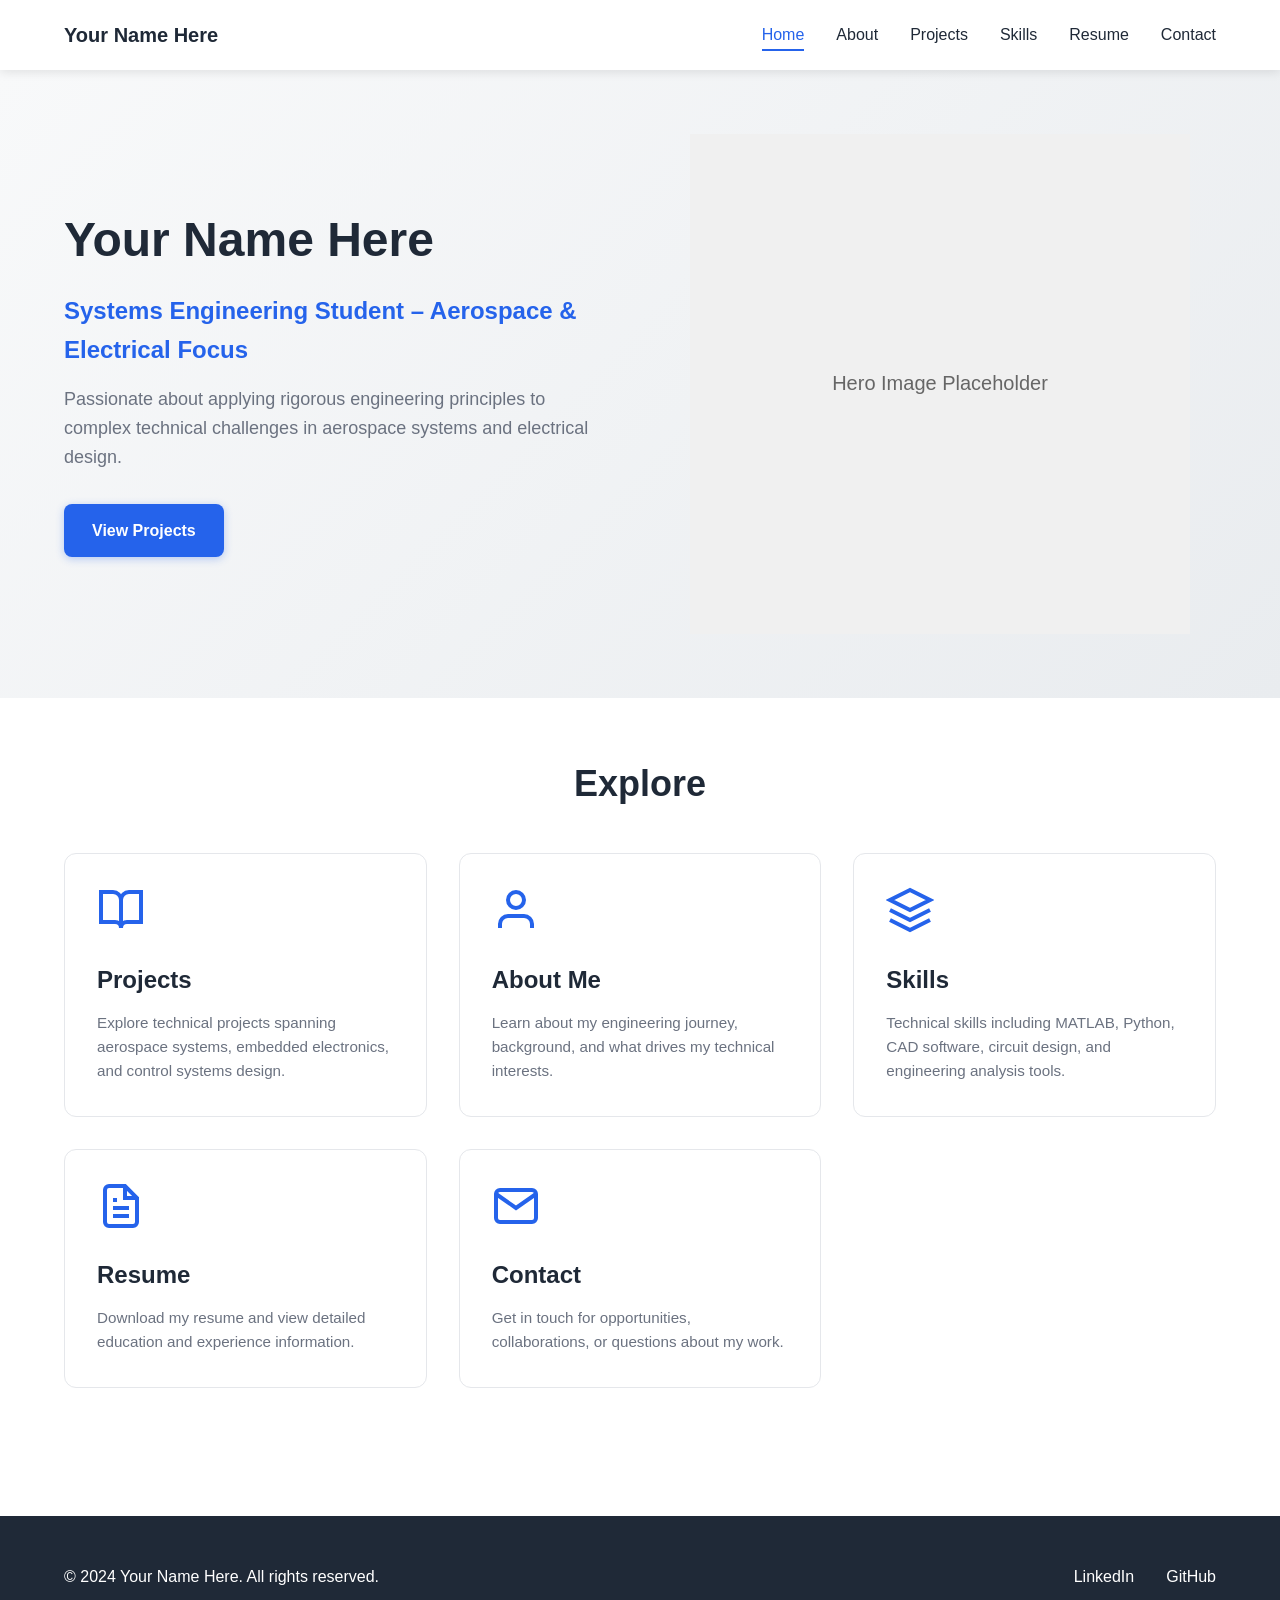
==== index.html @ 0e9ce760 "new file:   Quickstart/CUSTOMIZATION_EXAMPLES.md 	new file:   Quickstart/DOCUMENTATION_INDEX.md 	new" ====
<!DOCTYPE html>
<html lang="en">
<head>
    <meta charset="UTF-8">
    <meta name="viewport" content="width=device-width, initial-scale=1.0">
    <meta name="description" content="Engineering portfolio of Your Name Here - Systems Engineering student specializing in Aerospace and Electrical Engineering">
    <title>Your Name Here | Engineering Portfolio</title>
    <link rel="stylesheet" href="css/styles.css">
</head>
<body>
    <!-- Navigation Header -->
    <header class="main-header">
        <nav class="navbar">
            <div class="nav-container">
                <a href="index.html" class="logo">Your Name Here</a>
                <button class="hamburger" aria-label="Toggle navigation menu" aria-expanded="false">
                    <span></span>
                    <span></span>
                    <span></span>
                </button>
                <ul class="nav-menu">
                    <li><a href="index.html" class="nav-link active">Home</a></li>
                    <li><a href="about.html" class="nav-link">About</a></li>
                    <li><a href="projects.html" class="nav-link">Projects</a></li>
                    <li><a href="skills.html" class="nav-link">Skills</a></li>
                    <li><a href="resume.html" class="nav-link">Resume</a></li>
                    <li><a href="contact.html" class="nav-link">Contact</a></li>
                </ul>
            </div>
        </nav>
    </header>

    <main>
        <!-- Hero Section -->
        <section class="hero">
            <div class="hero-content">
                <div class="hero-text">
                    <h1 class="fade-in">Your Name Here</h1>
                    <p class="hero-subtitle fade-in">Systems Engineering Student – Aerospace & Electrical Focus</p>
                    <p class="hero-description fade-in">Passionate about applying rigorous engineering principles to complex technical challenges in aerospace systems and electrical design.</p>
                    <a href="projects.html" class="cta-button fade-in">View Projects</a>
                </div>
                <div class="hero-image fade-in">
                    <!-- Replace with actual hero image: engineering lab photo, project render, or professional headshot -->
                    <div class="placeholder-image" aria-label="Engineering workspace or project showcase">
                        <svg width="100%" height="100%" viewBox="0 0 400 400" xmlns="http://www.w3.org/2000/svg">
                            <rect width="400" height="400" fill="#f0f0f0"/>
                            <text x="50%" y="50%" text-anchor="middle" dy=".3em" fill="#666" font-size="16">Hero Image Placeholder</text>
                        </svg>
                    </div>
                </div>
            </div>
        </section>

        <!-- Quick Links Section -->
        <section class="quick-links">
            <div class="container">
                <h2 class="section-title">Explore</h2>
                <div class="cards-grid">
                    <a href="projects.html" class="quick-link-card reveal-on-scroll">
                        <div class="card-icon">
                            <svg width="48" height="48" viewBox="0 0 24 24" fill="none" stroke="currentColor" stroke-width="2">
                                <path d="M2 3h6a4 4 0 0 1 4 4v14a3 3 0 0 0-3-3H2z"></path>
                                <path d="M22 3h-6a4 4 0 0 0-4 4v14a3 3 0 0 1 3-3h7z"></path>
                            </svg>
                        </div>
                        <h3>Projects</h3>
                        <p>Explore technical projects spanning aerospace systems, embedded electronics, and control systems design.</p>
                    </a>

                    <a href="about.html" class="quick-link-card reveal-on-scroll">
                        <div class="card-icon">
                            <svg width="48" height="48" viewBox="0 0 24 24" fill="none" stroke="currentColor" stroke-width="2">
                                <path d="M20 21v-2a4 4 0 0 0-4-4H8a4 4 0 0 0-4 4v2"></path>
                                <circle cx="12" cy="7" r="4"></circle>
                            </svg>
                        </div>
                        <h3>About Me</h3>
                        <p>Learn about my engineering journey, background, and what drives my technical interests.</p>
                    </a>

                    <a href="skills.html" class="quick-link-card reveal-on-scroll">
                        <div class="card-icon">
                            <svg width="48" height="48" viewBox="0 0 24 24" fill="none" stroke="currentColor" stroke-width="2">
                                <path d="M12 2L2 7l10 5 10-5-10-5z"></path>
                                <path d="M2 17l10 5 10-5"></path>
                                <path d="M2 12l10 5 10-5"></path>
                            </svg>
                        </div>
                        <h3>Skills</h3>
                        <p>Technical skills including MATLAB, Python, CAD software, circuit design, and engineering analysis tools.</p>
                    </a>

                    <a href="resume.html" class="quick-link-card reveal-on-scroll">
                        <div class="card-icon">
                            <svg width="48" height="48" viewBox="0 0 24 24" fill="none" stroke="currentColor" stroke-width="2">
                                <path d="M14 2H6a2 2 0 0 0-2 2v16a2 2 0 0 0 2 2h12a2 2 0 0 0 2-2V8z"></path>
                                <polyline points="14 2 14 8 20 8"></polyline>
                                <line x1="16" y1="13" x2="8" y2="13"></line>
                                <line x1="16" y1="17" x2="8" y2="17"></line>
                                <polyline points="10 9 9 9 8 9"></polyline>
                            </svg>
                        </div>
                        <h3>Resume</h3>
                        <p>Download my resume and view detailed education and experience information.</p>
                    </a>

                    <a href="contact.html" class="quick-link-card reveal-on-scroll">
                        <div class="card-icon">
                            <svg width="48" height="48" viewBox="0 0 24 24" fill="none" stroke="currentColor" stroke-width="2">
                                <path d="M4 4h16c1.1 0 2 .9 2 2v12c0 1.1-.9 2-2 2H4c-1.1 0-2-.9-2-2V6c0-1.1.9-2 2-2z"></path>
                                <polyline points="22,6 12,13 2,6"></polyline>
                            </svg>
                        </div>
                        <h3>Contact</h3>
                        <p>Get in touch for opportunities, collaborations, or questions about my work.</p>
                    </a>
                </div>
            </div>
        </section>
    </main>

    <!-- Footer -->
    <footer class="main-footer">
        <div class="container">
            <div class="footer-content">
                <p>&copy; 2024 Your Name Here. All rights reserved.</p>
                <div class="footer-links">
                    <a href="https://linkedin.com" target="_blank" rel="noopener noreferrer" aria-label="LinkedIn Profile">LinkedIn</a>
                    <a href="https://github.com" target="_blank" rel="noopener noreferrer" aria-label="GitHub Profile">GitHub</a>
                </div>
            </div>
        </div>
    </footer>

    <script src="js/main.js"></script>
</body>
</html>
---- css/styles.css ----
/* ===========================
   CSS Variables - Easy Customization
   =========================== */
:root {
    /* Accent Colors - Change these to customize the site theme */
    --accent-primary: #2563eb; /* Blue - change to your preference */
    --accent-secondary: #3b82f6; /* Lighter blue */
    --accent-hover: #1d4ed8; /* Darker blue for hover states */
    
    /* Base Colors */
    --color-bg: #ffffff;
    --color-bg-alt: #f8f9fa;
    --color-text: #1f2937;
    --color-text-light: #6b7280;
    --color-border: #e5e7eb;
    --color-shadow: rgba(0, 0, 0, 0.1);
    
    /* Typography */
    --font-primary: -apple-system, BlinkMacSystemFont, 'Segoe UI', Roboto, 'Helvetica Neue', Arial, sans-serif;
    --font-mono: 'Courier New', Courier, monospace;
    
    /* Spacing */
    --spacing-xs: 0.5rem;
    --spacing-sm: 1rem;
    --spacing-md: 1.5rem;
    --spacing-lg: 2rem;
    --spacing-xl: 3rem;
    --spacing-2xl: 4rem;
    
    /* Layout */
    --container-max: 1200px;
    --container-narrow: 800px;
    --nav-height: 70px;
    
    /* Border Radius */
    --radius-sm: 4px;
    --radius-md: 8px;
    --radius-lg: 12px;
    
    /* Transitions */
    --transition-fast: 0.2s ease;
    --transition-base: 0.3s ease;
    --transition-slow: 0.5s ease;
}

/* ===========================
   Reset & Base Styles
   =========================== */
* {
    margin: 0;
    padding: 0;
    box-sizing: border-box;
}

html {
    scroll-behavior: smooth;
}

body {
    font-family: var(--font-primary);
    font-size: 16px;
    line-height: 1.6;
    color: var(--color-text);
    background-color: var(--color-bg);
    overflow-x: hidden;
}

img {
    max-width: 100%;
    height: auto;
    display: block;
}

a {
    color: var(--accent-primary);
    text-decoration: none;
    transition: color var(--transition-fast);
}

a:hover {
    color: var(--accent-hover);
}

button {
    font-family: inherit;
    cursor: pointer;
}

/* ===========================
   Layout Utilities
   =========================== */
.container {
    max-width: var(--container-max);
    margin: 0 auto;
    padding: 0 var(--spacing-md);
}

.container-narrow {
    max-width: var(--container-narrow);
    margin: 0 auto;
    padding: 0 var(--spacing-md);
}

/* ===========================
   Typography
   =========================== */
h1, h2, h3, h4, h5, h6 {
    font-weight: 700;
    line-height: 1.2;
    margin-bottom: var(--spacing-sm);
    color: var(--color-text);
}

h1 {
    font-size: 2.5rem;
}

h2 {
    font-size: 2rem;
}

h3 {
    font-size: 1.5rem;
}

p {
    margin-bottom: var(--spacing-sm);
}

.section-title {
    text-align: center;
    margin-bottom: var(--spacing-xl);
    font-size: 2.25rem;
}

/* ===========================
   Navigation Header
   =========================== */
.main-header {
    position: fixed;
    top: 0;
    left: 0;
    right: 0;
    background-color: var(--color-bg);
    box-shadow: 0 2px 10px var(--color-shadow);
    z-index: 1000;
    height: var(--nav-height);
}

.navbar {
    height: 100%;
}

.nav-container {
    max-width: var(--container-max);
    margin: 0 auto;
    padding: 0 var(--spacing-md);
    height: 100%;
    display: flex;
    justify-content: space-between;
    align-items: center;
}

.logo {
    font-size: 1.25rem;
    font-weight: 700;
    color: var(--color-text);
    transition: color var(--transition-fast);
}

.logo:hover {
    color: var(--accent-primary);
}

.nav-menu {
    display: flex;
    list-style: none;
    gap: var(--spacing-lg);
    align-items: center;
}

.nav-link {
    color: var(--color-text);
    font-weight: 500;
    padding: var(--spacing-xs) 0;
    position: relative;
    transition: color var(--transition-fast);
}

.nav-link::after {
    content: '';
    position: absolute;
    bottom: 0;
    left: 0;
    width: 0;
    height: 2px;
    background-color: var(--accent-primary);
    transition: width var(--transition-base);
}

.nav-link:hover::after,
.nav-link.active::after {
    width: 100%;
}

.nav-link.active {
    color: var(--accent-primary);
}

/* Hamburger Menu */
.hamburger {
    display: none;
    flex-direction: column;
    gap: 5px;
    background: none;
    border: none;
    padding: var(--spacing-xs);
    z-index: 1001;
}

.hamburger span {
    width: 25px;
    height: 3px;
    background-color: var(--color-text);
    transition: all var(--transition-base);
    border-radius: 2px;
}

.hamburger.active span:nth-child(1) {
    transform: rotate(45deg) translate(8px, 8px);
}

.hamburger.active span:nth-child(2) {
    opacity: 0;
}

.hamburger.active span:nth-child(3) {
    transform: rotate(-45deg) translate(7px, -7px);
}

/* ===========================
   Main Content Spacing
   =========================== */
main {
    margin-top: var(--nav-height);
    min-height: calc(100vh - var(--nav-height));
}

/* ===========================
   Hero Section
   =========================== */
.hero {
    padding: var(--spacing-2xl) 0;
    background: linear-gradient(135deg, #f8f9fa 0%, #e9ecef 100%);
}

.hero-content {
    max-width: var(--container-max);
    margin: 0 auto;
    padding: 0 var(--spacing-md);
    display: grid;
    grid-template-columns: 1fr 1fr;
    gap: var(--spacing-xl);
    align-items: center;
}

.hero-text h1 {
    font-size: 3rem;
    margin-bottom: var(--spacing-md);
}

.hero-subtitle {
    font-size: 1.5rem;
    color: var(--accent-primary);
    font-weight: 600;
    margin-bottom: var(--spacing-sm);
}

.hero-description {
    font-size: 1.125rem;
    color: var(--color-text-light);
    margin-bottom: var(--spacing-lg);
}

.hero-image {
    width: 100%;
    max-width: 500px;
    margin: 0 auto;
}

/* ===========================
   Buttons
   =========================== */
.cta-button,
.download-button,
.submit-button {
    display: inline-flex;
    align-items: center;
    gap: var(--spacing-xs);
    padding: 0.875rem 1.75rem;
    background-color: var(--accent-primary);
    color: white;
    font-weight: 600;
    border: none;
    border-radius: var(--radius-md);
    transition: all var(--transition-base);
    box-shadow: 0 2px 8px rgba(37, 99, 235, 0.3);
}

.cta-button:hover,
.download-button:hover,
.submit-button:hover {
    background-color: var(--accent-hover);
    transform: translateY(-2px);
    box-shadow: 0 4px 12px rgba(37, 99, 235, 0.4);
    color: white;
}

.cta-button-secondary {
    display: inline-flex;
    align-items: center;
    padding: 0.875rem 1.75rem;
    background-color: transparent;
    color: var(--accent-primary);
    font-weight: 600;
    border: 2px solid var(--accent-primary);
    border-radius: var(--radius-md);
    transition: all var(--transition-base);
}

.cta-button-secondary:hover {
    background-color: var(--accent-primary);
    color: white;
}

/* ===========================
   Quick Links Section
   =========================== */
.quick-links {
    padding: var(--spacing-2xl) 0;
}

.cards-grid {
    display: grid;
    grid-template-columns: repeat(auto-fit, minmax(280px, 1fr));
    gap: var(--spacing-lg);
}

.quick-link-card {
    padding: var(--spacing-lg);
    background: white;
    border: 1px solid var(--color-border);
    border-radius: var(--radius-lg);
    transition: all var(--transition-base);
    display: flex;
    flex-direction: column;
    align-items: flex-start;
}

.quick-link-card:hover {
    transform: translateY(-5px);
    box-shadow: 0 10px 25px var(--color-shadow);
    border-color: var(--accent-primary);
}

.card-icon {
    color: var(--accent-primary);
    margin-bottom: var(--spacing-md);
}

.quick-link-card h3 {
    color: var(--color-text);
    margin-bottom: var(--spacing-sm);
}

.quick-link-card p {
    color: var(--color-text-light);
    font-size: 0.95rem;
    margin-bottom: 0;
}

/* ===========================
   Page Header
   =========================== */
.page-header {
    padding: var(--spacing-xl) 0;
    background: linear-gradient(135deg, #f8f9fa 0%, #e9ecef 100%);
    text-align: center;
}

.page-subtitle {
    font-size: 1.125rem;
    color: var(--color-text-light);
    max-width: 700px;
    margin: 0 auto;
}

/* ===========================
   About Page
   =========================== */
.about-intro {
    padding: var(--spacing-2xl) 0;
}

.about-intro-content {
    display: grid;
    grid-template-columns: 300px 1fr;
    gap: var(--spacing-xl);
    align-items: start;
}

.profile-image {
    width: 100%;
}

.placeholder-image-square {
    width: 100%;
    aspect-ratio: 1;
    border-radius: var(--radius-lg);
    overflow: hidden;
    box-shadow: 0 4px 15px var(--color-shadow);
}

.about-text h2 {
    margin-bottom: var(--spacing-md);
}

.about-text p {
    color: var(--color-text-light);
    margin-bottom: var(--spacing-md);
}

/* Timeline */
.timeline-section {
    padding: var(--spacing-2xl) 0;
    background-color: var(--color-bg-alt);
}

.timeline {
    position: relative;
    max-width: 800px;
    margin: 0 auto;
}

.timeline::before {
    content: '';
    position: absolute;
    left: 20px;
    top: 0;
    bottom: 0;
    width: 2px;
    background-color: var(--accent-primary);
}

.timeline-item {
    position: relative;
    padding-left: 60px;
    margin-bottom: var(--spacing-xl);
}

.timeline-marker {
    position: absolute;
    left: 11px;
    top: 0;
    width: 20px;
    height: 20px;
    border-radius: 50%;
    background-color: var(--accent-primary);
    border: 3px solid white;
    box-shadow: 0 0 0 3px var(--accent-primary);
}

.timeline-content {
    background: white;
    padding: var(--spacing-md);
    border-radius: var(--radius-md);
    box-shadow: 0 2px 8px var(--color-shadow);
}

.timeline-date {
    display: inline-block;
    font-weight: 600;
    color: var(--accent-primary);
    margin-bottom: var(--spacing-xs);
}

.timeline-content h3 {
    margin-bottom: var(--spacing-xs);
}

.timeline-content p {
    color: var(--color-text-light);
    margin-bottom: 0;
}

/* Beyond Engineering */
.beyond-engineering {
    padding: var(--spacing-2xl) 0;
}

.hobby-cards {
    display: grid;
    grid-template-columns: repeat(auto-fit, minmax(250px, 1fr));
    gap: var(--spacing-lg);
}

.hobby-card {
    padding: var(--spacing-lg);
    background: white;
    border: 1px solid var(--color-border);
    border-radius: var(--radius-md);
    text-align: center;
}

.hobby-icon {
    color: var(--accent-primary);
    margin: 0 auto var(--spacing-md);
}

.hobby-card h3 {
    margin-bottom: var(--spacing-sm);
}

.hobby-card p {
    color: var(--color-text-light);
    font-size: 0.95rem;
    margin-bottom: 0;
}

/* ===========================
   Projects Page
   =========================== */
.projects-filter {
    padding: var(--spacing-lg) 0;
    background-color: var(--color-bg-alt);
}

.filter-controls {
    display: flex;
    justify-content: center;
    gap: var(--spacing-sm);
    flex-wrap: wrap;
}

.filter-btn {
    padding: 0.625rem 1.25rem;
    background-color: white;
    color: var(--color-text);
    border: 2px solid var(--color-border);
    border-radius: 50px;
    font-weight: 500;
    transition: all var(--transition-fast);
}

.filter-btn:hover {
    border-color: var(--accent-primary);
    color: var(--accent-primary);
}

.filter-btn.active {
    background-color: var(--accent-primary);
    color: white;
    border-color: var(--accent-primary);
}

.projects-grid-section {
    padding: var(--spacing-2xl) 0;
}

.projects-grid {
    display: grid;
    grid-template-columns: repeat(auto-fill, minmax(320px, 1fr));
    gap: var(--spacing-lg);
}

.project-card {
    background: white;
    border: 1px solid var(--color-border);
    border-radius: var(--radius-lg);
    overflow: hidden;
    transition: all var(--transition-base);
}

.project-card:hover {
    transform: translateY(-5px);
    box-shadow: 0 10px 25px var(--color-shadow);
}

.project-card.hidden {
    display: none;
}

.project-thumbnail {
    width: 100%;
    height: 200px;
    overflow: hidden;
    background-color: var(--color-bg-alt);
}

.project-content {
    padding: var(--spacing-md);
}

.project-category {
    display: inline-block;
    padding: 0.25rem 0.75rem;
    background-color: var(--accent-primary);
    color: white;
    font-size: 0.75rem;
    font-weight: 600;
    border-radius: 50px;
    margin-bottom: var(--spacing-sm);
    text-transform: uppercase;
    letter-spacing: 0.5px;
}

.project-title {
    font-size: 1.25rem;
    margin-bottom: var(--spacing-sm);
}

.project-description {
    color: var(--color-text-light);
    margin-bottom: var(--spacing-md);
}

.project-tags {
    display: flex;
    flex-wrap: wrap;
    gap: var(--spacing-xs);
    margin-bottom: var(--spacing-md);
}

.tag {
    padding: 0.25rem 0.625rem;
    background-color: var(--color-bg-alt);
    color: var(--color-text-light);
    font-size: 0.8rem;
    border-radius: var(--radius-sm);
}

.project-link {
    color: var(--accent-primary);
    font-weight: 600;
    display: inline-flex;
    align-items: center;
    transition: gap var(--transition-fast);
}

.project-link:hover {
    gap: 8px;
}

/* ===========================
   Single Project Page
   =========================== */
.project-header {
    padding: var(--spacing-xl) 0;
    background: linear-gradient(135deg, #f8f9fa 0%, #e9ecef 100%);
}

.back-link {
    display: inline-flex;
    align-items: center;
    color: var(--color-text-light);
    margin-bottom: var(--spacing-md);
    transition: color var(--transition-fast);
}

.back-link:hover {
    color: var(--accent-primary);
}

.project-subtitle {
    font-size: 1.25rem;
    color: var(--color-text-light);
    margin-bottom: var(--spacing-lg);
}

.project-meta {
    display: grid;
    grid-template-columns: repeat(auto-fit, minmax(200px, 1fr));
    gap: var(--spacing-md);
    margin-top: var(--spacing-lg);
}

.meta-item {
    padding: var(--spacing-md);
    background: white;
    border-radius: var(--radius-md);
    box-shadow: 0 2px 8px var(--color-shadow);
}

.meta-label {
    display: block;
    font-size: 0.875rem;
    color: var(--color-text-light);
    margin-bottom: var(--spacing-xs);
}

.meta-value {
    display: block;
    font-weight: 600;
    color: var(--color-text);
}

.project-section {
    padding: var(--spacing-xl) 0;
}

.project-section.bg-light {
    background-color: var(--color-bg-alt);
}

.project-section h2 {
    margin-bottom: var(--spacing-md);
}

.project-section h3 {
    margin-top: var(--spacing-lg);
    margin-bottom: var(--spacing-md);
}

.styled-list {
    padding-left: var(--spacing-lg);
    margin-bottom: var(--spacing-md);
}

.styled-list li {
    margin-bottom: var(--spacing-sm);
    color: var(--color-text-light);
}

.styled-list strong {
    color: var(--color-text);
}

.architecture-diagram,
.placeholder-image-rect {
    width: 100%;
    margin: var(--spacing-lg) 0;
    border-radius: var(--radius-md);
    overflow: hidden;
}

.code-block {
    background-color: #1e1e1e;
    color: #d4d4d4;
    padding: var(--spacing-md);
    border-radius: var(--radius-md);
    overflow-x: auto;
    margin: var(--spacing-lg) 0;
}

.code-block pre {
    margin: 0;
}

.code-block code {
    font-family: var(--font-mono);
    font-size: 0.9rem;
    line-height: 1.5;
}

.math-content {
    background-color: var(--color-bg-alt);
    padding: var(--spacing-md);
    border-left: 4px solid var(--accent-primary);
    border-radius: var(--radius-sm);
    margin: var(--spacing-lg) 0;
}

.math-content p {
    margin-bottom: var(--spacing-xs);
    font-style: italic;
}

.results-grid {
    display: grid;
    grid-template-columns: repeat(auto-fit, minmax(200px, 1fr));
    gap: var(--spacing-md);
    margin: var(--spacing-lg) 0;
}

.result-card {
    padding: var(--spacing-lg);
    background: white;
    border: 2px solid var(--accent-primary);
    border-radius: var(--radius-md);
    text-align: center;
}

.result-number {
    font-size: 2.5rem;
    font-weight: 700;
    color: var(--accent-primary);
    margin-bottom: var(--spacing-xs);
}

.result-label {
    color: var(--color-text-light);
    font-size: 0.9rem;
}

.image-gallery {
    display: grid;
    grid-template-columns: repeat(auto-fill, minmax(300px, 1fr));
    gap: var(--spacing-md);
    margin-top: var(--spacing-lg);
}

.gallery-item {
    text-align: center;
}

.gallery-caption {
    margin-top: var(--spacing-sm);
    font-size: 0.9rem;
    color: var(--color-text-light);
}

.project-navigation {
    padding: var(--spacing-lg) 0;
    text-align: center;
}

.back-to-projects {
    display: inline-block;
    padding: 0.75rem 1.5rem;
    background-color: var(--color-bg-alt);
    color: var(--color-text);
    font-weight: 600;
    border-radius: var(--radius-md);
    transition: all var(--transition-base);
}

.back-to-projects:hover {
    background-color: var(--accent-primary);
    color: white;
}

/* ===========================
   Skills Page
   =========================== */
.skills-section {
    padding: var(--spacing-2xl) 0;
}

.skills-section.bg-light {
    background-color: var(--color-bg-alt);
}

.skills-grid {
    display: grid;
    grid-template-columns: repeat(auto-fill, minmax(280px, 1fr));
    gap: var(--spacing-lg);
}

.skill-card {
    padding: var(--spacing-lg);
    background: white;
    border: 1px solid var(--color-border);
    border-radius: var(--radius-md);
    transition: all var(--transition-base);
}

.skill-card:hover {
    transform: translateY(-5px);
    box-shadow: 0 10px 25px var(--color-shadow);
}

.skill-icon {
    color: var(--accent-primary);
    margin-bottom: var(--spacing-md);
}

.skill-card h3 {
    margin-bottom: var(--spacing-sm);
}

.skill-card p {
    color: var(--color-text-light);
    font-size: 0.95rem;
    margin-bottom: 0;
}

.tools-categories {
    display: flex;
    flex-direction: column;
    gap: var(--spacing-xl);
}

.tools-category h3 {
    margin-bottom: var(--spacing-md);
    padding-bottom: var(--spacing-sm);
    border-bottom: 2px solid var(--accent-primary);
}

.skill-chips {
    display: flex;
    flex-wrap: wrap;
    gap: var(--spacing-sm);
}

.chip {
    padding: 0.5rem 1rem;
    background-color: white;
    border: 1px solid var(--color-border);
    border-radius: 50px;
    font-size: 0.9rem;
    transition: all var(--transition-fast);
}

.chip:hover {
    background-color: var(--accent-primary);
    color: white;
    border-color: var(--accent-primary);
}

.soft-skills-grid {
    display: grid;
    grid-template-columns: repeat(auto-fill, minmax(300px, 1fr));
    gap: var(--spacing-lg);
}

.soft-skill-card {
    padding: var(--spacing-lg);
    background: white;
    border-left: 4px solid var(--accent-primary);
    border-radius: var(--radius-md);
    box-shadow: 0 2px 8px var(--color-shadow);
}

.soft-skill-card h3 {
    color: var(--accent-primary);
    margin-bottom: var(--spacing-sm);
}

.soft-skill-card p {
    color: var(--color-text-light);
    font-size: 0.95rem;
    margin-bottom: 0;
}

.certifications-list {
    display: grid;
    grid-template-columns: repeat(auto-fill, minmax(300px, 1fr));
    gap: var(--spacing-lg);
}

.cert-item {
    padding: var(--spacing-lg);
    background: white;
    border: 1px solid var(--color-border);
    border-radius: var(--radius-md);
}

.cert-item h3 {
    margin-bottom: var(--spacing-xs);
}

.cert-issuer {
    color: var(--accent-primary);
    font-weight: 600;
    margin-bottom: var(--spacing-xs);
}

.cert-date {
    color: var(--color-text-light);
    font-size: 0.9rem;
}

/* ===========================
   Resume Page
   =========================== */
.resume-section {
    padding: var(--spacing-2xl) 0;
}

.resume-content {
    display: grid;
    grid-template-columns: 1fr 400px;
    gap: var(--spacing-xl);
}

.resume-preview {
    background: white;
    border: 1px solid var(--color-border);
    border-radius: var(--radius-md);
    overflow: hidden;
}

.pdf-preview {
    width: 100%;
}

.placeholder-pdf {
    width: 100%;
    background: white;
}

.resume-info {
    display: flex;
    flex-direction: column;
}

.download-card {
    padding: var(--spacing-xl);
    background: white;
    border: 2px solid var(--accent-primary);
    border-radius: var(--radius-lg);
    text-align: center;
}

.download-card .card-icon {
    color: var(--accent-primary);
    margin: 0 auto var(--spacing-md);
}

.download-card h2 {
    margin-bottom: var(--spacing-md);
}

.download-card p {
    color: var(--color-text-light);
    margin-bottom: var(--spacing-md);
}

.document-details {
    list-style: none;
    text-align: left;
    margin: var(--spacing-md) 0;
    padding: var(--spacing-md);
    background-color: var(--color-bg-alt);
    border-radius: var(--radius-md);
}

.document-details li {
    padding: var(--spacing-xs) 0;
    color: var(--color-text-light);
}

.documents-section {
    padding: var(--spacing-2xl) 0;
}

.documents-grid {
    display: grid;
    grid-template-columns: repeat(auto-fill, minmax(280px, 1fr));
    gap: var(--spacing-lg);
}

.document-card {
    padding: var(--spacing-lg);
    background: white;
    border: 1px solid var(--color-border);
    border-radius: var(--radius-md);
    text-align: center;
    transition: all var(--transition-base);
}

.document-card:hover {
    transform: translateY(-5px);
    box-shadow: 0 10px 25px var(--color-shadow);
}

.doc-icon {
    color: var(--accent-primary);
    margin: 0 auto var(--spacing-md);
}

.document-card h3 {
    margin-bottom: var(--spacing-sm);
}

.document-card p {
    color: var(--color-text-light);
    font-size: 0.95rem;
    margin-bottom: var(--spacing-md);
}

.doc-link {
    display: inline-block;
    padding: 0.625rem 1.25rem;
    background-color: var(--accent-primary);
    color: white;
    font-weight: 600;
    border-radius: var(--radius-md);
    transition: all var(--transition-base);
}

.doc-link:hover {
    background-color: var(--accent-hover);
    color: white;
}

.summary-section {
    padding: var(--spacing-2xl) 0;
    background-color: var(--color-bg-alt);
}

.summary-content {
    max-width: var(--container-max);
    margin: 0 auto;
}

.summary-grid {
    display: grid;
    grid-template-columns: repeat(auto-fit, minmax(250px, 1fr));
    gap: var(--spacing-lg);
    margin-top: var(--spacing-lg);
}

.summary-item {
    padding: var(--spacing-lg);
    background: white;
    border-radius: var(--radius-md);
}

.summary-item h3 {
    color: var(--accent-primary);
    margin-bottom: var(--spacing-md);
}

.summary-item ul {
    list-style: none;
    padding: 0;
}

.summary-item li {
    padding: var(--spacing-xs) 0;
    color: var(--color-text-light);
}

.cta-section {
    padding: var(--spacing-2xl) 0;
    text-align: center;
}

.cta-content h2 {
    margin-bottom: var(--spacing-md);
}

.cta-content p {
    color: var(--color-text-light);
    font-size: 1.125rem;
    margin-bottom: var(--spacing-lg);
}

.cta-buttons {
    display: flex;
    gap: var(--spacing-md);
    justify-content: center;
    flex-wrap: wrap;
}

/* ===========================
   Contact Page
   =========================== */
.contact-content-section {
    padding: var(--spacing-2xl) 0;
}

.contact-layout {
    display: grid;
    grid-template-columns: 1fr 1fr;
    gap: var(--spacing-xl);
}

.contact-info h2 {
    margin-bottom: var(--spacing-lg);
}

.contact-methods {
    display: flex;
    flex-direction: column;
    gap: var(--spacing-lg);
    margin-bottom: var(--spacing-xl);
}

.contact-method {
    display: flex;
    gap: var(--spacing-md);
    padding: var(--spacing-md);
    background: white;
    border: 1px solid var(--color-border);
    border-radius: var(--radius-md);
}

.method-icon {
    color: var(--accent-primary);
    flex-shrink: 0;
}

.method-content h3 {
    margin-bottom: var(--spacing-xs);
    font-size: 1.125rem;
}

.method-content a {
    font-weight: 600;
}

.method-note {
    font-size: 0.875rem;
    color: var(--color-text-light);
    margin-top: var(--spacing-xs);
}

.social-links-section {
    padding: var(--spacing-lg);
    background-color: var(--color-bg-alt);
    border-radius: var(--radius-md);
    margin-bottom: var(--spacing-xl);
}

.social-links-section h3 {
    margin-bottom: var(--spacing-md);
}

.social-links-grid {
    display: grid;
    grid-template-columns: repeat(2, 1fr);
    gap: var(--spacing-sm);
}

.social-link {
    display: flex;
    align-items: center;
    gap: var(--spacing-sm);
    padding: var(--spacing-sm);
    background: white;
    border: 1px solid var(--color-border);
    border-radius: var(--radius-md);
    transition: all var(--transition-fast);
}

.social-link:hover {
    background-color: var(--accent-primary);
    color: white;
    border-color: var(--accent-primary);
}

.social-link svg {
    flex-shrink: 0;
}

.availability-note {
    padding: var(--spacing-md);
    background-color: #dbeafe;
    border-left: 4px solid var(--accent-primary);
    border-radius: var(--radius-sm);
}

.availability-note h3 {
    color: var(--accent-primary);
    margin-bottom: var(--spacing-sm);
}

.availability-note p {
    color: var(--color-text);
    margin-bottom: 0;
}

.contact-form-container {
    padding: var(--spacing-xl);
    background: white;
    border: 1px solid var(--color-border);
    border-radius: var(--radius-lg);
    box-shadow: 0 4px 15px var(--color-shadow);
}

.contact-form-container h2 {
    margin-bottom: var(--spacing-sm);
}

.form-description {
    color: var(--color-text-light);
    margin-bottom: var(--spacing-lg);
}

.contact-form {
    display: flex;
    flex-direction: column;
    gap: var(--spacing-md);
}

.form-group {
    display: flex;
    flex-direction: column;
}

.form-group label {
    font-weight: 600;
    margin-bottom: var(--spacing-xs);
}

.required {
    color: #ef4444;
}

.form-group input,
.form-group textarea {
    padding: 0.75rem;
    border: 1px solid var(--color-border);
    border-radius: var(--radius-md);
    font-family: inherit;
    font-size: 1rem;
    transition: border-color var(--transition-fast);
}

.form-group input:focus,
.form-group textarea:focus {
    outline: none;
    border-color: var(--accent-primary);
}

.form-group textarea {
    resize: vertical;
}

.form-note {
    font-size: 0.875rem;
    color: var(--color-text-light);
    margin-top: var(--spacing-sm);
}

.faq-section {
    padding: var(--spacing-2xl) 0;
}

.faq-grid {
    display: grid;
    grid-template-columns: repeat(auto-fit, minmax(300px, 1fr));
    gap: var(--spacing-lg);
}

.faq-item {
    padding: var(--spacing-lg);
    background: white;
    border-radius: var(--radius-md);
}

.faq-item h3 {
    color: var(--accent-primary);
    margin-bottom: var(--spacing-sm);
}

.faq-item p {
    color: var(--color-text-light);
    margin-bottom: 0;
}

/* ===========================
   Footer
   =========================== */
.main-footer {
    padding: var(--spacing-xl) 0;
    background-color: var(--color-text);
    color: white;
    margin-top: var(--spacing-2xl);
}

.footer-content {
    display: flex;
    justify-content: space-between;
    align-items: center;
    flex-wrap: wrap;
    gap: var(--spacing-md);
}

.footer-content p {
    margin: 0;
}

.footer-links {
    display: flex;
    gap: var(--spacing-lg);
}

.footer-links a {
    color: white;
    transition: color var(--transition-fast);
}

.footer-links a:hover {
    color: var(--accent-secondary);
}

/* ===========================
   Placeholder Images
   =========================== */
.placeholder-image,
.placeholder-image-square,
.placeholder-image-rect {
    background-color: var(--color-bg-alt);
    display: flex;
    align-items: center;
    justify-content: center;
}

/* ===========================
   Animations
   =========================== */
.fade-in {
    animation: fadeIn 0.6s ease-out;
}

@keyframes fadeIn {
    from {
        opacity: 0;
        transform: translateY(20px);
    }
    to {
        opacity: 1;
        transform: translateY(0);
    }
}

.fade-in:nth-child(1) { animation-delay: 0.1s; }
.fade-in:nth-child(2) { animation-delay: 0.2s; }
.fade-in:nth-child(3) { animation-delay: 0.3s; }
.fade-in:nth-child(4) { animation-delay: 0.4s; }

.reveal-on-scroll {
    opacity: 0;
    transform: translateY(30px);
    transition: opacity 0.6s ease-out, transform 0.6s ease-out;
}

.reveal-on-scroll.revealed {
    opacity: 1;
    transform: translateY(0);
}

/* ===========================
   Responsive Design
   =========================== */

/* Tablet */
@media (max-width: 992px) {
    h1 { font-size: 2rem; }
    h2 { font-size: 1.75rem; }
    
    .hero-content {
        grid-template-columns: 1fr;
        text-align: center;
    }
    
    .hero-text h1 {
        font-size: 2.5rem;
    }
    
    .about-intro-content {
        grid-template-columns: 1fr;
        text-align: center;
    }
    
    .profile-image {
        max-width: 300px;
        margin: 0 auto;
    }
    
    .timeline::before {
        left: 10px;
    }
    
    .timeline-item {
        padding-left: 50px;
    }
    
    .timeline-marker {
        left: 1px;
    }
    
    .resume-content {
        grid-template-columns: 1fr;
    }
    
    .contact-layout {
        grid-template-columns: 1fr;
    }
}

/* Mobile */
@media (max-width: 768px) {
    :root {
        --spacing-xl: 2rem;
        --spacing-2xl: 3rem;
    }
    
    .hamburger {
        display: flex;
    }
    
    .nav-menu {
        position: fixed;
        top: var(--nav-height);
        left: 0;
        right: 0;
        flex-direction: column;
        background-color: var(--color-bg);
        padding: var(--spacing-md);
        box-shadow: 0 4px 10px var(--color-shadow);
        transform: translateX(100%);
        transition: transform var(--transition-base);
    }
    
    .nav-menu.active {
        transform: translateX(0);
    }
    
    h1 { font-size: 1.75rem; }
    .hero-text h1 { font-size: 2rem; }
    .section-title { font-size: 1.75rem; }
    
    .cards-grid,
    .projects-grid,
    .skills-grid,
    .soft-skills-grid,
    .documents-grid,
    .hobby-cards {
        grid-template-columns: 1fr;
    }
    
    .project-meta,
    .results-grid,
    .summary-grid {
        grid-template-columns: 1fr;
    }
    
    .image-gallery {
        grid-template-columns: 1fr;
    }
    
    .social-links-grid {
        grid-template-columns: 1fr;
    }
    
    .footer-content {
        flex-direction: column;
        text-align: center;
    }
    
    .cta-buttons {
        flex-direction: column;
        align-items: stretch;
    }
    
    .cta-button,
    .cta-button-secondary {
        width: 100%;
        justify-content: center;
    }
}

/* Small Mobile */
@media (max-width: 480px) {
    .filter-controls {
        flex-direction: column;
        align-items: stretch;
    }
    
    .filter-btn {
        width: 100%;
    }
}

/* ===========================
   Utility Classes
   =========================== */
.bg-light {
    background-color: var(--color-bg-alt);
}

.text-center {
    text-align: center;
}

.mt-lg {
    margin-top: var(--spacing-lg);
}

.mb-lg {
    margin-bottom: var(--spacing-lg);
}
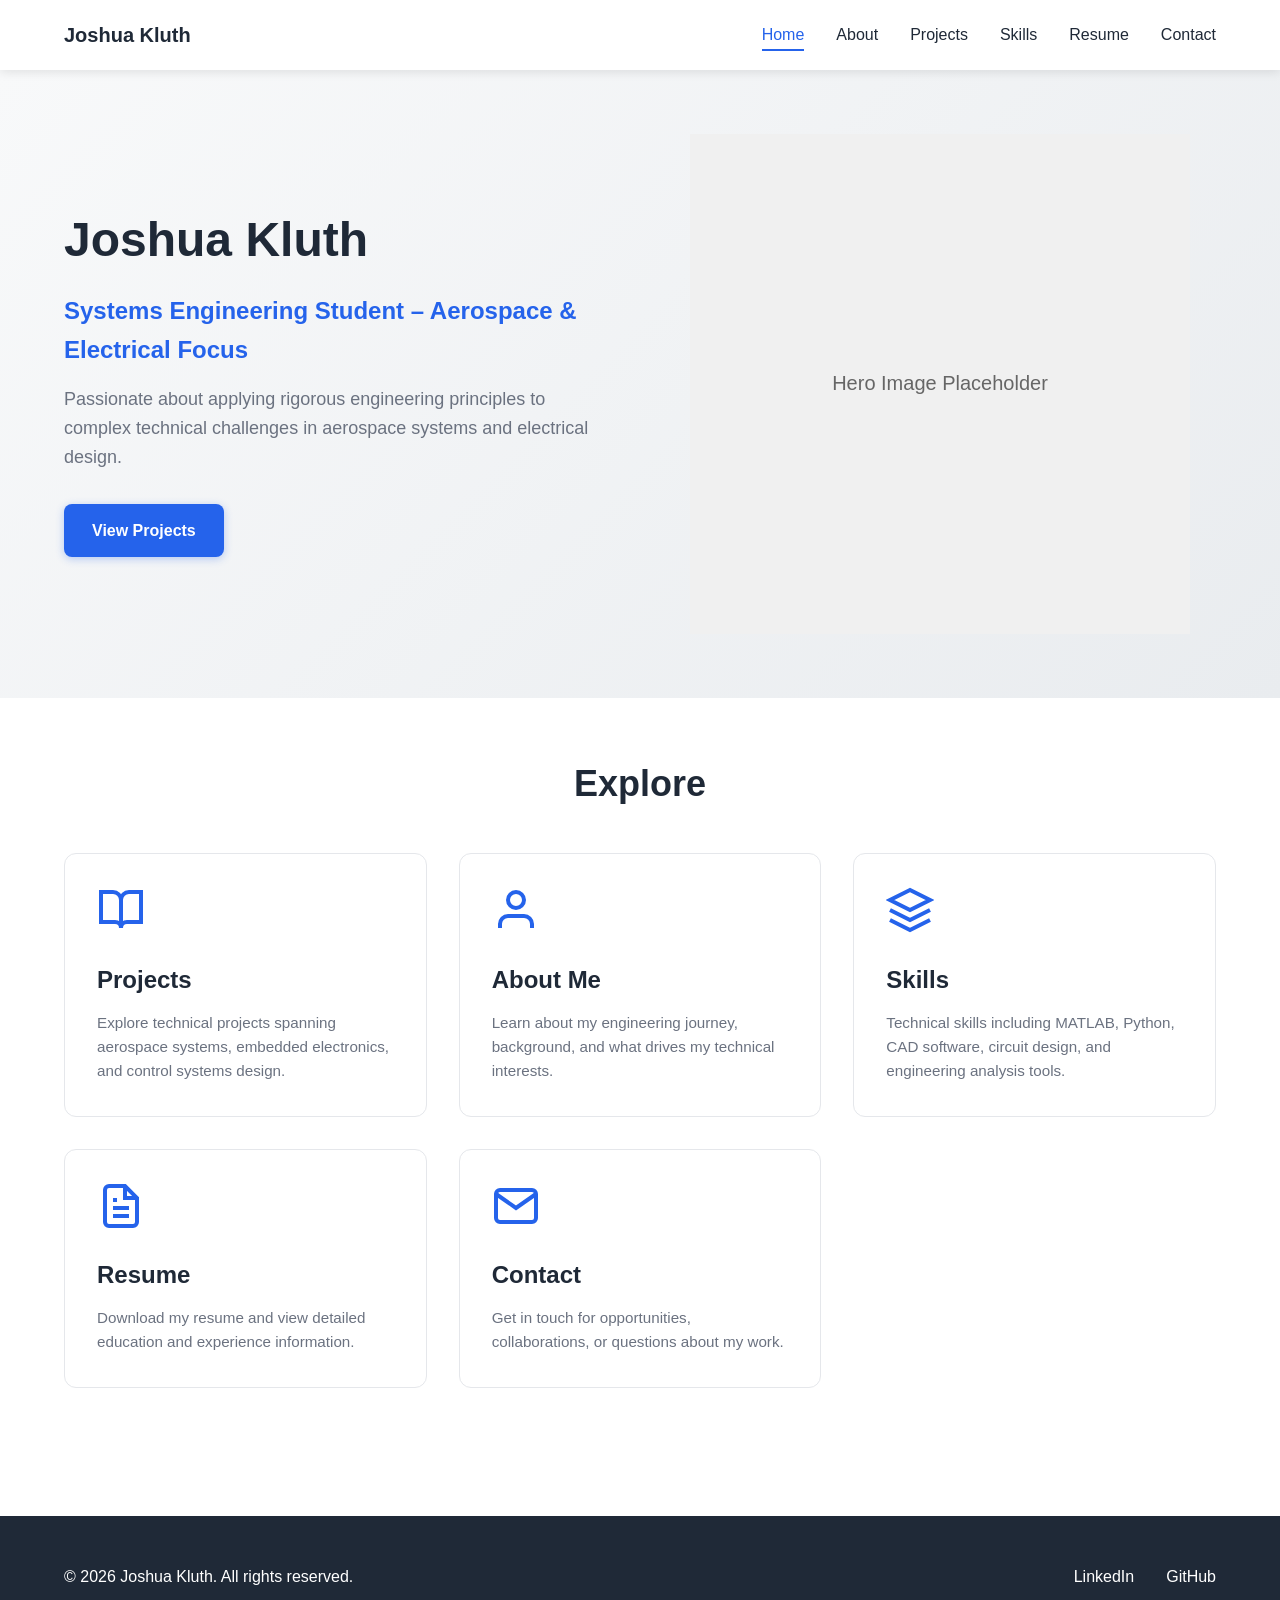
==== commit 8b2f2a70: "modified:   about.html 	new file:   assets/images/profile-photo.JPG 	modified:   contact.html 	modif" ====
--- a/index.html
+++ b/index.html
@@ -3,8 +3,8 @@
 <head>
     <meta charset="UTF-8">
     <meta name="viewport" content="width=device-width, initial-scale=1.0">
-    <meta name="description" content="Engineering portfolio of Your Name Here - Systems Engineering student specializing in Aerospace and Electrical Engineering">
-    <title>Your Name Here | Engineering Portfolio</title>
+    <meta name="description" content="Engineering portfolio of Joshua Kluth - Systems Engineering student specializing in Aerospace and Electrical Engineering">
+    <title>Joshua Kluth | Engineering Portfolio</title>
     <link rel="stylesheet" href="css/styles.css">
 </head>
 <body>
@@ -12,7 +12,7 @@
     <header class="main-header">
         <nav class="navbar">
             <div class="nav-container">
-                <a href="index.html" class="logo">Your Name Here</a>
+                <a href="index.html" class="logo">Joshua Kluth</a>
                 <button class="hamburger" aria-label="Toggle navigation menu" aria-expanded="false">
                     <span></span>
                     <span></span>
@@ -35,7 +35,7 @@
         <section class="hero">
             <div class="hero-content">
                 <div class="hero-text">
-                    <h1 class="fade-in">Your Name Here</h1>
+                    <h1 class="fade-in">Joshua Kluth</h1>
                     <p class="hero-subtitle fade-in">Systems Engineering Student – Aerospace & Electrical Focus</p>
                     <p class="hero-description fade-in">Passionate about applying rigorous engineering principles to complex technical challenges in aerospace systems and electrical design.</p>
                     <a href="projects.html" class="cta-button fade-in">View Projects</a>
@@ -124,7 +124,7 @@
     <footer class="main-footer">
         <div class="container">
             <div class="footer-content">
-                <p>&copy; 2024 Your Name Here. All rights reserved.</p>
+                <p>&copy; 2026 Joshua Kluth. All rights reserved.</p>
                 <div class="footer-links">
                     <a href="https://linkedin.com" target="_blank" rel="noopener noreferrer" aria-label="LinkedIn Profile">LinkedIn</a>
                     <a href="https://github.com" target="_blank" rel="noopener noreferrer" aria-label="GitHub Profile">GitHub</a>
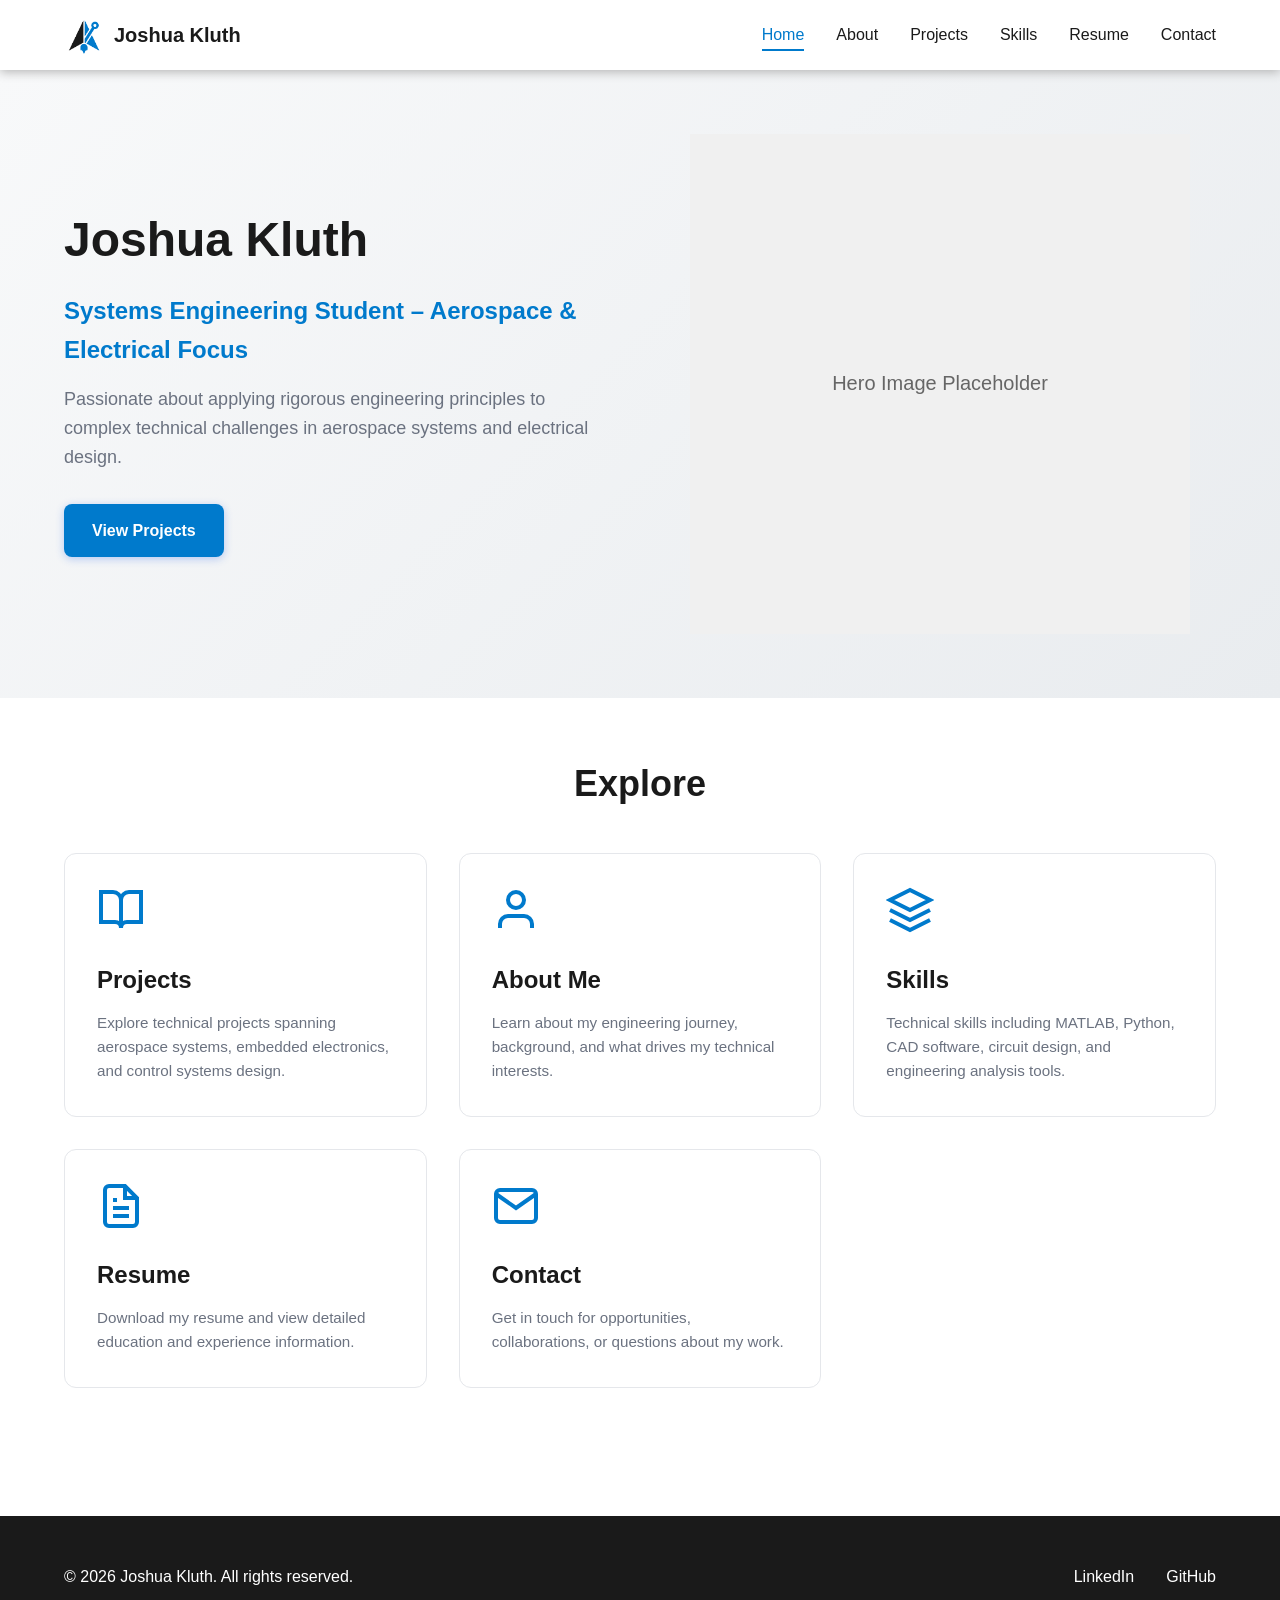
==== commit e4ae8436: "modified:   about.html 	new file:   assets/images/Logo_Square_nobackground.ico 	new file:   assets/i" ====
--- a/index.html
+++ b/index.html
@@ -6,13 +6,16 @@
     <meta name="description" content="Engineering portfolio of Joshua Kluth - Systems Engineering student specializing in Aerospace and Electrical Engineering">
     <title>Joshua Kluth | Engineering Portfolio</title>
     <link rel="stylesheet" href="css/styles.css">
+    <link rel="icon" type="image/x-icon" href="assets/images/Logo_Square_nobackground.ico">
 </head>
 <body>
     <!-- Navigation Header -->
     <header class="main-header">
         <nav class="navbar">
             <div class="nav-container">
-                <a href="index.html" class="logo">Joshua Kluth</a>
+                <a href="index.html" class="logo">
+                    <img src="assets/images/Logo_Square_whitebackground.png" alt="Joshua Kluth Logo" class="logo-img">
+                    Joshua Kluth</a>
                 <button class="hamburger" aria-label="Toggle navigation menu" aria-expanded="false">
                     <span></span>
                     <span></span>
@@ -126,8 +129,8 @@
             <div class="footer-content">
                 <p>&copy; 2026 Joshua Kluth. All rights reserved.</p>
                 <div class="footer-links">
-                    <a href="https://linkedin.com" target="_blank" rel="noopener noreferrer" aria-label="LinkedIn Profile">LinkedIn</a>
-                    <a href="https://github.com" target="_blank" rel="noopener noreferrer" aria-label="GitHub Profile">GitHub</a>
+                    <a href="https://linkedin.com/in/joshua-kluth-54a827332/" target="_blank" rel="noopener noreferrer" aria-label="LinkedIn Profile">LinkedIn</a>
+                    <a href="https://github.com/joshua-kluth" target="_blank" rel="noopener noreferrer" aria-label="GitHub Profile">GitHub</a>
                 </div>
             </div>
         </div>
--- a/css/styles.css
+++ b/css/styles.css
@@ -3,17 +3,17 @@
    =========================== */
 :root {
     /* Accent Colors - Change these to customize the site theme */
-    --accent-primary: #2563eb; /* Blue - change to your preference */
-    --accent-secondary: #3b82f6; /* Lighter blue */
-    --accent-hover: #1d4ed8; /* Darker blue for hover states */
+    --accent-primary: #007ACC; /* Blue - change to your preference */
+    --accent-secondary: #1A1A1A; /* Lighter blue */
+    --accent-hover: #00568f; /* Darker blue for hover states */
     
     /* Base Colors */
     --color-bg: #ffffff;
     --color-bg-alt: #f8f9fa;
-    --color-text: #1f2937;
+    --color-text: #1A1A1A;
     --color-text-light: #6b7280;
     --color-border: #e5e7eb;
-    --color-shadow: rgba(0, 0, 0, 0.1);
+    --color-shadow: #b3b3b3;
     
     /* Typography */
     --font-primary: -apple-system, BlinkMacSystemFont, 'Segoe UI', Roboto, 'Helvetica Neue', Arial, sans-serif;
@@ -166,10 +166,18 @@
     font-weight: 700;
     color: var(--color-text);
     transition: color var(--transition-fast);
+    display: flex;
+    align-items: center;
+    gap: 10px;
 }
 
 .logo:hover {
     color: var(--accent-primary);
+}
+
+.logo-img {
+    height: 40px; /* Adjust this to match your navbar height */
+    width: auto;  /* Maintains aspect ratio */
 }
 
 .nav-menu {
@@ -316,6 +324,18 @@
     color: white;
 }
 
+.submit-button:disabled {
+    background-color: #9ca3af;
+    cursor: not-allowed;
+    transform: none;
+    box-shadow: none;
+}
+
+.submit-button:disabled:hover {
+    background-color: #9ca3af;
+    transform: none;
+}
+
 .cta-button-secondary {
     display: inline-flex;
     align-items: center;
